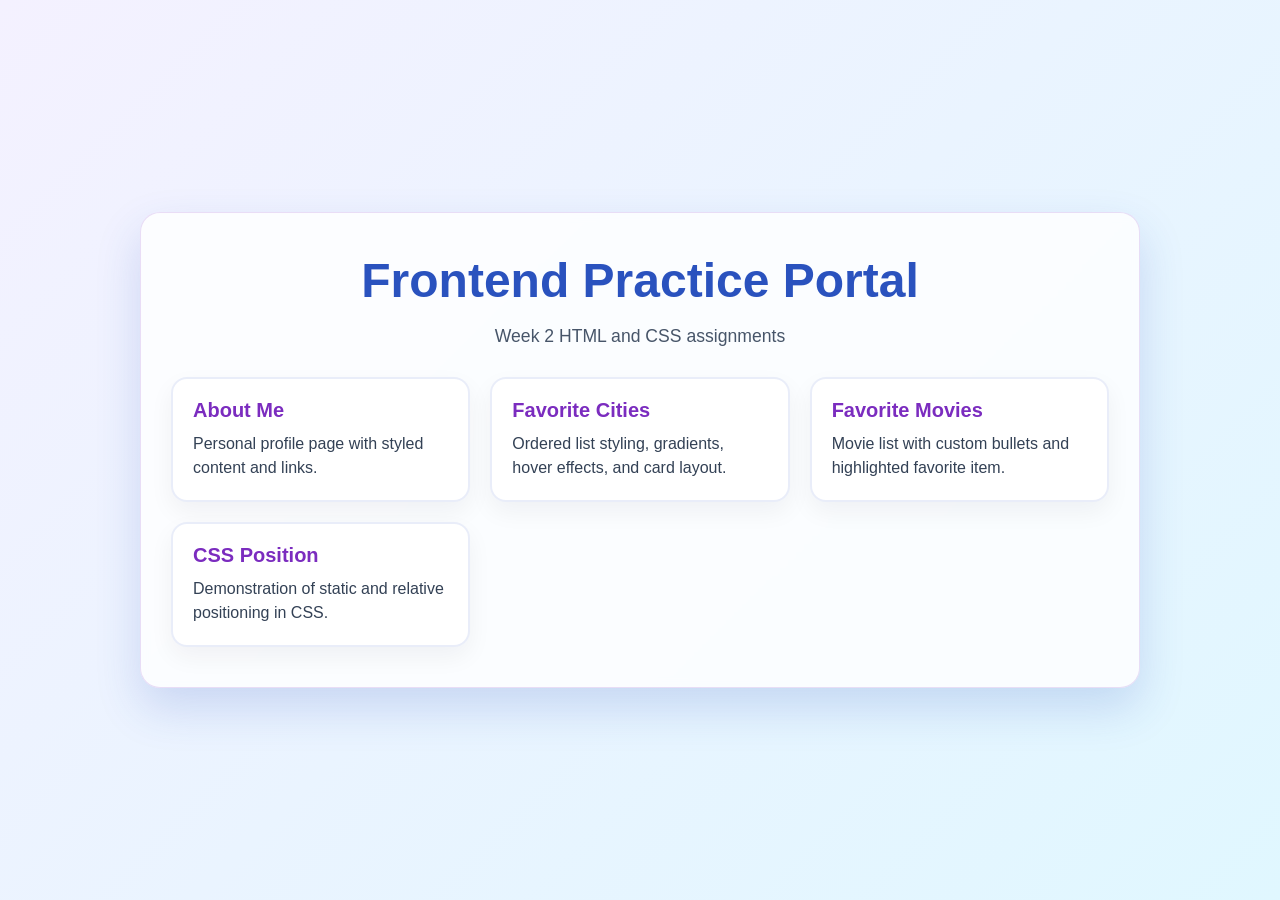
==== index.html @ 24cbe850 "Add landing page for GitHub Pages" ====
<!DOCTYPE html>
<html lang="en">
<head>
  <meta charset="UTF-8" />
  <meta name="viewport" content="width=device-width, initial-scale=1.0" />
  <title>Frontend Practice Portal</title>
  <style>
    :root {
      --bg1: #f4f1ff;
      --bg2: #e0f7ff;
      --primary: #2a52be;
      --accent: #7b2cbf;
      --text: #1f2a44;
      --card: rgba(255, 255, 255, 0.8);
      --shadow: rgba(42, 82, 190, 0.18);
    }

    * { box-sizing: border-box; }

    body {
      margin: 0;
      min-height: 100vh;
      font-family: 'Segoe UI', Tahoma, Geneva, Verdana, sans-serif;
      background: linear-gradient(135deg, var(--bg1), var(--bg2));
      color: var(--text);
      display: flex;
      justify-content: center;
      align-items: center;
      padding: 40px 20px;
    }

    .container {
      width: min(100%, 1000px);
      background: var(--card);
      border: 1px solid rgba(123, 44, 191, 0.15);
      box-shadow: 0 20px 45px var(--shadow);
      border-radius: 20px;
      padding: 40px 30px;
      backdrop-filter: blur(4px);
    }

    h1 {
      margin: 0 0 10px;
      text-align: center;
      font-size: clamp(2rem, 4vw, 3rem);
      color: var(--primary);
    }

    .subtitle {
      text-align: center;
      font-size: 1.1rem;
      margin-bottom: 30px;
      color: #475569;
    }

    .grid {
      display: grid;
      grid-template-columns: repeat(auto-fit, minmax(220px, 1fr));
      gap: 20px;
    }

    .card {
      display: block;
      text-decoration: none;
      color: inherit;
      background: white;
      border: 2px solid rgba(42, 82, 190, 0.1);
      border-radius: 16px;
      padding: 20px;
      transition: transform 0.2s ease, box-shadow 0.2s ease, border-color 0.2s ease;
      box-shadow: 0 10px 25px rgba(15, 23, 42, 0.05);
    }

    .card:hover {
      transform: translateY(-5px);
      border-color: rgba(123, 44, 191, 0.4);
      box-shadow: 0 16px 30px rgba(42, 82, 190, 0.12);
    }

    .card h2 {
      margin: 0 0 10px;
      color: var(--accent);
      font-size: 1.25rem;
    }

    .card p {
      margin: 0;
      color: #334155;
      line-height: 1.5;
    }
  </style>
</head>
<body>
  <main class="container">
    <h1>Frontend Practice Portal</h1>
    <p class="subtitle">Week 2 HTML and CSS assignments</p>

    <section class="grid">
      <a class="card" href="Htmlindex.html">
        <h2>About Me</h2>
        <p>Personal profile page with styled content and links.</p>
      </a>

      <a class="card" href="city.html">
        <h2>Favorite Cities</h2>
        <p>Ordered list styling, gradients, hover effects, and card layout.</p>
      </a>

      <a class="card" href="Html_1.html">
        <h2>Favorite Movies</h2>
        <p>Movie list with custom bullets and highlighted favorite item.</p>
      </a>

      <a class="card" href="CSSPosition.html">
        <h2>CSS Position</h2>
        <p>Demonstration of static and relative positioning in CSS.</p>
      </a>
    </section>
  </main>
</body>
</html>
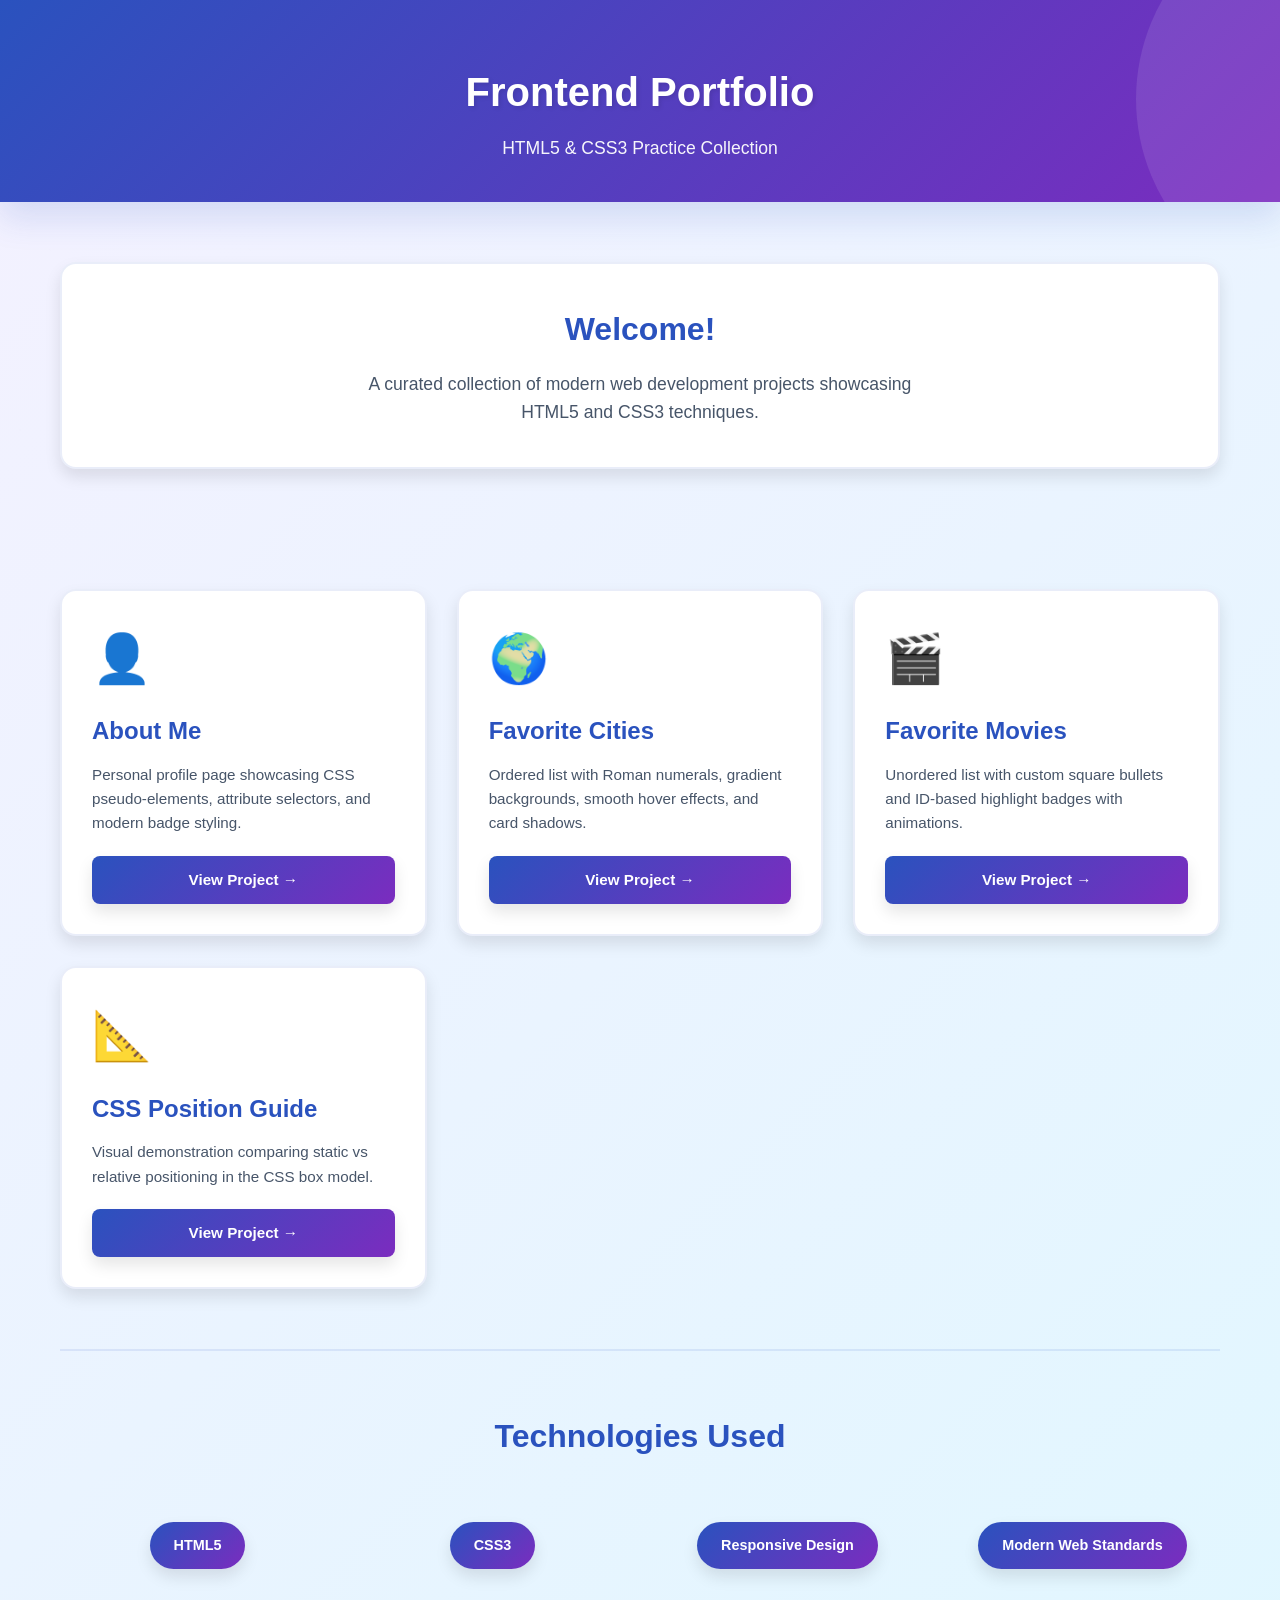
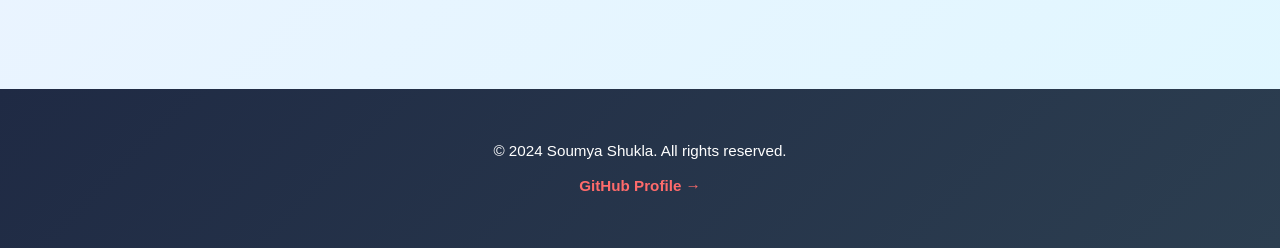
==== commit c17bd0c1: "Complete redesign: polished portfolio site with modern CSS theme, consistent cards, smooth transitio" ====
--- a/index.html
+++ b/index.html
@@ -3,119 +3,81 @@
 <head>
   <meta charset="UTF-8" />
   <meta name="viewport" content="width=device-width, initial-scale=1.0" />
-  <title>Frontend Practice Portal</title>
-  <style>
-    :root {
-      --bg1: #f4f1ff;
-      --bg2: #e0f7ff;
-      --primary: #2a52be;
-      --accent: #7b2cbf;
-      --text: #1f2a44;
-      --card: rgba(255, 255, 255, 0.8);
-      --shadow: rgba(42, 82, 190, 0.18);
-    }
-
-    * { box-sizing: border-box; }
-
-    body {
-      margin: 0;
-      min-height: 100vh;
-      font-family: 'Segoe UI', Tahoma, Geneva, Verdana, sans-serif;
-      background: linear-gradient(135deg, var(--bg1), var(--bg2));
-      color: var(--text);
-      display: flex;
-      justify-content: center;
-      align-items: center;
-      padding: 40px 20px;
-    }
-
-    .container {
-      width: min(100%, 1000px);
-      background: var(--card);
-      border: 1px solid rgba(123, 44, 191, 0.15);
-      box-shadow: 0 20px 45px var(--shadow);
-      border-radius: 20px;
-      padding: 40px 30px;
-      backdrop-filter: blur(4px);
-    }
-
-    h1 {
-      margin: 0 0 10px;
-      text-align: center;
-      font-size: clamp(2rem, 4vw, 3rem);
-      color: var(--primary);
-    }
-
-    .subtitle {
-      text-align: center;
-      font-size: 1.1rem;
-      margin-bottom: 30px;
-      color: #475569;
-    }
-
-    .grid {
-      display: grid;
-      grid-template-columns: repeat(auto-fit, minmax(220px, 1fr));
-      gap: 20px;
-    }
-
-    .card {
-      display: block;
-      text-decoration: none;
-      color: inherit;
-      background: white;
-      border: 2px solid rgba(42, 82, 190, 0.1);
-      border-radius: 16px;
-      padding: 20px;
-      transition: transform 0.2s ease, box-shadow 0.2s ease, border-color 0.2s ease;
-      box-shadow: 0 10px 25px rgba(15, 23, 42, 0.05);
-    }
-
-    .card:hover {
-      transform: translateY(-5px);
-      border-color: rgba(123, 44, 191, 0.4);
-      box-shadow: 0 16px 30px rgba(42, 82, 190, 0.12);
-    }
-
-    .card h2 {
-      margin: 0 0 10px;
-      color: var(--accent);
-      font-size: 1.25rem;
-    }
-
-    .card p {
-      margin: 0;
-      color: #334155;
-      line-height: 1.5;
-    }
-  </style>
+  <meta name="description" content="Frontend practice portfolio by Soumya Shukla - HTML5 and CSS3 projects" />
+  <title>Soumya Shukla - Frontend Portfolio</title>
+  <link rel="stylesheet" href="portfolio.css" />
 </head>
 <body>
+  <div class="stars"></div>
+  <header class="header">
+    <div class="container">
+      <h1 class="logo">Frontend Portfolio</h1>
+      <p class="tagline">HTML5 & CSS3 Practice Collection</p>
+    </div>
+  </header>
+
   <main class="container">
-    <h1>Frontend Practice Portal</h1>
-    <p class="subtitle">Week 2 HTML and CSS assignments</p>
+    <section class="hero">
+      <div class="hero-content">
+        <h2>Welcome!</h2>
+        <p>A curated collection of modern web development projects showcasing HTML5 and CSS3 techniques.</p>
+      </div>
+    </section>
 
-    <section class="grid">
-      <a class="card" href="Htmlindex.html">
-        <h2>About Me</h2>
-        <p>Personal profile page with styled content and links.</p>
-      </a>
+    <section class="projects-grid">
+      <article class="project-card">
+        <div class="card-icon">👤</div>
+        <h3>About Me</h3>
+        <p>Personal profile page showcasing CSS pseudo-elements, attribute selectors, and modern badge styling.</p>
+        <a href="Htmlindex.html" class="btn btn-primary">View Project →</a>
+      </article>
 
-      <a class="card" href="city.html">
-        <h2>Favorite Cities</h2>
-        <p>Ordered list styling, gradients, hover effects, and card layout.</p>
-      </a>
+      <article class="project-card">
+        <div class="card-icon">🌍</div>
+        <h3>Favorite Cities</h3>
+        <p>Ordered list with Roman numerals, gradient backgrounds, smooth hover effects, and card shadows.</p>
+        <a href="city.html" class="btn btn-primary">View Project →</a>
+      </article>
 
-      <a class="card" href="Html_1.html">
-        <h2>Favorite Movies</h2>
-        <p>Movie list with custom bullets and highlighted favorite item.</p>
-      </a>
+      <article class="project-card">
+        <div class="card-icon">🎬</div>
+        <h3>Favorite Movies</h3>
+        <p>Unordered list with custom square bullets and ID-based highlight badges with animations.</p>
+        <a href="Html_1.html" class="btn btn-primary">View Project →</a>
+      </article>
 
-      <a class="card" href="CSSPosition.html">
-        <h2>CSS Position</h2>
-        <p>Demonstration of static and relative positioning in CSS.</p>
-      </a>
+      <article class="project-card">
+        <div class="card-icon">📐</div>
+        <h3>CSS Position Guide</h3>
+        <p>Visual demonstration comparing static vs relative positioning in the CSS box model.</p>
+        <a href="CSSPosition.html" class="btn btn-primary">View Project →</a>
+      </article>
+    </section>
+
+    <section class="tech-stack">
+      <h2>Technologies Used</h2>
+      <div class="tech-items">
+        <div class="tech-item">
+          <span class="tech-badge">HTML5</span>
+        </div>
+        <div class="tech-item">
+          <span class="tech-badge">CSS3</span>
+        </div>
+        <div class="tech-item">
+          <span class="tech-badge">Responsive Design</span>
+        </div>
+        <div class="tech-item">
+          <span class="tech-badge">Modern Web Standards</span>
+        </div>
+      </div>
     </section>
   </main>
+
+  <footer class="footer">
+    <div class="container">
+      <p>&copy; 2024 Soumya Shukla. All rights reserved.</p>
+      <p><a href="https://github.com/soumyii788" target="_blank" rel="noopener noreferrer" class="footer-link">GitHub Profile →</a></p>
+    </div>
+  </footer>
 </body>
-</html>
+</html>
--- a/portfolio.css
+++ b/portfolio.css
@@ -0,0 +1,442 @@
+:root {
+  --primary: #2a52be;
+  --secondary: #7b2cbf;
+  --accent: #ff6b6b;
+  --success: #1cc728;
+  --bg-light: #f4f1ff;
+  --bg-lighter: #e0f7ff;
+  --text-dark: #1f2a44;
+  --text-light: #475569;
+  --border-color: rgba(42, 82, 190, 0.1);
+  --shadow-sm: 0 2px 8px rgba(0, 0, 0, 0.08);
+  --shadow-md: 0 8px 16px rgba(0, 0, 0, 0.1);
+  --shadow-lg: 0 16px 32px rgba(42, 82, 190, 0.15);
+  --transition: all 0.3s cubic-bezier(0.4, 0, 0.2, 1);
+}
+
+* {
+  margin: 0;
+  padding: 0;
+  box-sizing: border-box;
+}
+
+html {
+  scroll-behavior: smooth;
+}
+
+body {
+  font-family: -apple-system, BlinkMacSystemFont, 'Segoe UI', Roboto, 'Helvetica Neue', Arial, sans-serif;
+  background: linear-gradient(135deg, var(--bg-light) 0%, var(--bg-lighter) 100%);
+  color: var(--text-dark);
+  line-height: 1.6;
+  min-height: 100vh;
+  position: relative;
+  overflow-x: hidden;
+}
+
+.container {
+  max-width: 1200px;
+  margin: 0 auto;
+  padding: 0 20px;
+}
+
+/* Animated background stars */
+.stars {
+  position: fixed;
+  top: 0;
+  left: 0;
+  width: 100%;
+  height: 100%;
+  pointer-events: none;
+  z-index: -1;
+}
+
+.stars::before,
+.stars::after {
+  content: '';
+  position: absolute;
+  top: 0;
+  left: 0;
+  width: 100%;
+  height: 100%;
+  background-image: 
+    radial-gradient(2px 2px at 20px 30px, #eee, rgba(0, 0, 0, 0)),
+    radial-gradient(2px 2px at 60px 70px, #fff, rgba(0, 0, 0, 0)),
+    radial-gradient(1px 1px at 50px 50px, #fff, rgba(0, 0, 0, 0)),
+    radial-gradient(1px 1px at 130px 80px, #fff, rgba(0, 0, 0, 0));
+  background-repeat: repeat;
+  background-size: 200px 200px;
+  opacity: 0.05;
+  animation: twinkle 5s infinite;
+}
+
+@keyframes twinkle {
+  0%, 100% { opacity: 0.05; }
+  50% { opacity: 0.1; }
+}
+
+/* Header */
+.header {
+  background: linear-gradient(135deg, var(--primary) 0%, var(--secondary) 100%);
+  color: white;
+  padding: 60px 20px 40px;
+  text-align: center;
+  box-shadow: var(--shadow-lg);
+  position: relative;
+  overflow: hidden;
+}
+
+.header::before {
+  content: '';
+  position: absolute;
+  top: -50%;
+  right: -20%;
+  width: 400px;
+  height: 400px;
+  background: rgba(255, 255, 255, 0.1);
+  border-radius: 50%;
+  animation: float 6s ease-in-out infinite;
+}
+
+@keyframes float {
+  0%, 100% { transform: translateY(0px); }
+  50% { transform: translateY(-30px); }
+}
+
+.logo {
+  font-size: 2.5rem;
+  font-weight: 700;
+  margin-bottom: 10px;
+  text-shadow: 2px 2px 4px rgba(0, 0, 0, 0.1);
+}
+
+.tagline {
+  font-size: 1.1rem;
+  opacity: 0.95;
+  font-weight: 300;
+}
+
+/* Hero Section */
+.hero {
+  text-align: center;
+  padding: 60px 0;
+}
+
+.hero-content {
+  background: white;
+  border: 2px solid var(--border-color);
+  border-radius: 16px;
+  padding: 40px;
+  box-shadow: var(--shadow-md);
+}
+
+.hero-content h2 {
+  font-size: 2rem;
+  color: var(--primary);
+  margin-bottom: 15px;
+}
+
+.hero-content p {
+  font-size: 1.1rem;
+  color: var(--text-light);
+  max-width: 600px;
+  margin: 0 auto;
+}
+
+/* Projects Grid */
+.projects-grid {
+  display: grid;
+  grid-template-columns: repeat(auto-fit, minmax(280px, 1fr));
+  gap: 30px;
+  padding: 60px 0;
+}
+
+.project-card {
+  background: white;
+  border: 2px solid var(--border-color);
+  border-radius: 16px;
+  padding: 30px;
+  box-shadow: var(--shadow-md);
+  transition: var(--transition);
+  display: flex;
+  flex-direction: column;
+  position: relative;
+  overflow: hidden;
+}
+
+.project-card::before {
+  content: '';
+  position: absolute;
+  top: 0;
+  left: -100%;
+  width: 100%;
+  height: 4px;
+  background: linear-gradient(90deg, var(--primary), var(--secondary), var(--accent));
+  transition: var(--transition);
+}
+
+.project-card:hover {
+  transform: translateY(-8px);
+  border-color: var(--secondary);
+  box-shadow: var(--shadow-lg);
+}
+
+.project-card:hover::before {
+  left: 0;
+}
+
+.card-icon {
+  font-size: 3rem;
+  margin-bottom: 15px;
+  animation: bounce 2s ease-in-out infinite;
+}
+
+.project-card:nth-child(2) .card-icon {
+  animation-delay: 0.2s;
+}
+
+.project-card:nth-child(3) .card-icon {
+  animation-delay: 0.4s;
+}
+
+.project-card:nth-child(4) .card-icon {
+  animation-delay: 0.6s;
+}
+
+@keyframes bounce {
+  0%, 100% { transform: translateY(0); }
+  50% { transform: translateY(-10px); }
+}
+
+.project-card h3 {
+  font-size: 1.5rem;
+  color: var(--primary);
+  margin-bottom: 12px;
+  transition: var(--transition);
+}
+
+.project-card:hover h3 {
+  color: var(--secondary);
+}
+
+.project-card p {
+  color: var(--text-light);
+  margin-bottom: 20px;
+  flex-grow: 1;
+  font-size: 0.95rem;
+  line-height: 1.6;
+}
+
+/* Buttons */
+.btn {
+  display: inline-block;
+  padding: 12px 24px;
+  border: none;
+  border-radius: 8px;
+  font-size: 0.95rem;
+  font-weight: 600;
+  text-decoration: none;
+  cursor: pointer;
+  transition: var(--transition);
+  text-align: center;
+  position: relative;
+  overflow: hidden;
+}
+
+.btn::before {
+  content: '';
+  position: absolute;
+  top: 50%;
+  left: 50%;
+  width: 0;
+  height: 0;
+  border-radius: 50%;
+  background: rgba(255, 255, 255, 0.2);
+  transform: translate(-50%, -50%);
+  transition: width 0.6s, height 0.6s;
+}
+
+.btn:hover::before {
+  width: 300px;
+  height: 300px;
+}
+
+.btn-primary {
+  background: linear-gradient(135deg, var(--primary), var(--secondary));
+  color: white;
+  box-shadow: var(--shadow-md);
+}
+
+.btn-primary:hover {
+  transform: translateX(4px);
+  box-shadow: var(--shadow-lg);
+}
+
+.btn-primary:active {
+  transform: scale(0.98);
+}
+
+/* Tech Stack */
+.tech-stack {
+  text-align: center;
+  padding: 60px 0;
+  border-top: 2px solid var(--border-color);
+}
+
+.tech-stack h2 {
+  font-size: 2rem;
+  color: var(--primary);
+  margin-bottom: 40px;
+}
+
+.tech-items {
+  display: grid;
+  grid-template-columns: repeat(auto-fit, minmax(150px, 1fr));
+  gap: 20px;
+}
+
+.tech-item {
+  padding: 20px;
+}
+
+.tech-badge {
+  display: inline-block;
+  background: linear-gradient(135deg, var(--primary), var(--secondary));
+  color: white;
+  padding: 12px 24px;
+  border-radius: 50px;
+  font-weight: 600;
+  font-size: 0.9rem;
+  box-shadow: var(--shadow-md);
+  transition: var(--transition);
+}
+
+.tech-badge:hover {
+  transform: scale(1.1);
+  box-shadow: var(--shadow-lg);
+}
+
+/* Footer */
+.footer {
+  background: linear-gradient(135deg, var(--text-dark), #2c3e50);
+  color: white;
+  text-align: center;
+  padding: 40px 20px;
+  margin-top: 40px;
+}
+
+.footer p {
+  margin: 10px 0;
+  font-size: 0.95rem;
+}
+
+.footer-link {
+  color: var(--accent);
+  text-decoration: none;
+  font-weight: 600;
+  transition: var(--transition);
+}
+
+.footer-link:hover {
+  color: white;
+  text-decoration: underline;
+}
+
+/* Back Navigation */
+.back-nav {
+  display: inline-flex;
+  align-items: center;
+  gap: 8px;
+  padding: 10px 20px;
+  background: linear-gradient(135deg, var(--primary), var(--secondary));
+  color: white;
+  text-decoration: none;
+  border-radius: 8px;
+  font-weight: 600;
+  font-size: 0.95rem;
+  box-shadow: var(--shadow-md);
+  transition: var(--transition);
+  margin-bottom: 30px;
+}
+
+.back-nav:hover {
+  transform: translateX(-4px);
+  box-shadow: var(--shadow-lg);
+}
+
+/* Subpage Header */
+.subpage-header {
+  background: linear-gradient(135deg, var(--primary), var(--secondary));
+  color: white;
+  padding: 40px 20px;
+  text-align: center;
+  margin-bottom: 40px;
+}
+
+.subpage-header h1 {
+  font-size: 2.2rem;
+  margin-bottom: 10px;
+}
+
+.subpage-header p {
+  font-size: 1rem;
+  opacity: 0.9;
+}
+
+/* Responsive */
+@media (max-width: 768px) {
+  .logo {
+    font-size: 1.8rem;
+  }
+
+  .projects-grid {
+    grid-template-columns: 1fr;
+    gap: 20px;
+  }
+
+  .hero-content {
+    padding: 25px;
+  }
+
+  .hero-content h2 {
+    font-size: 1.5rem;
+  }
+
+  .tech-items {
+    grid-template-columns: repeat(2, 1fr);
+  }
+}
+
+@media (max-width: 480px) {
+  .header {
+    padding: 40px 20px 25px;
+  }
+
+  .logo {
+    font-size: 1.5rem;
+  }
+
+  .tagline {
+    font-size: 0.95rem;
+  }
+
+  .hero-content h2 {
+    font-size: 1.3rem;
+  }
+
+  .project-card {
+    padding: 20px;
+  }
+
+  .project-card h3 {
+    font-size: 1.2rem;
+  }
+
+  .card-icon {
+    font-size: 2.5rem;
+  }
+
+  .tech-items {
+    grid-template-columns: 1fr;
+  }
+}
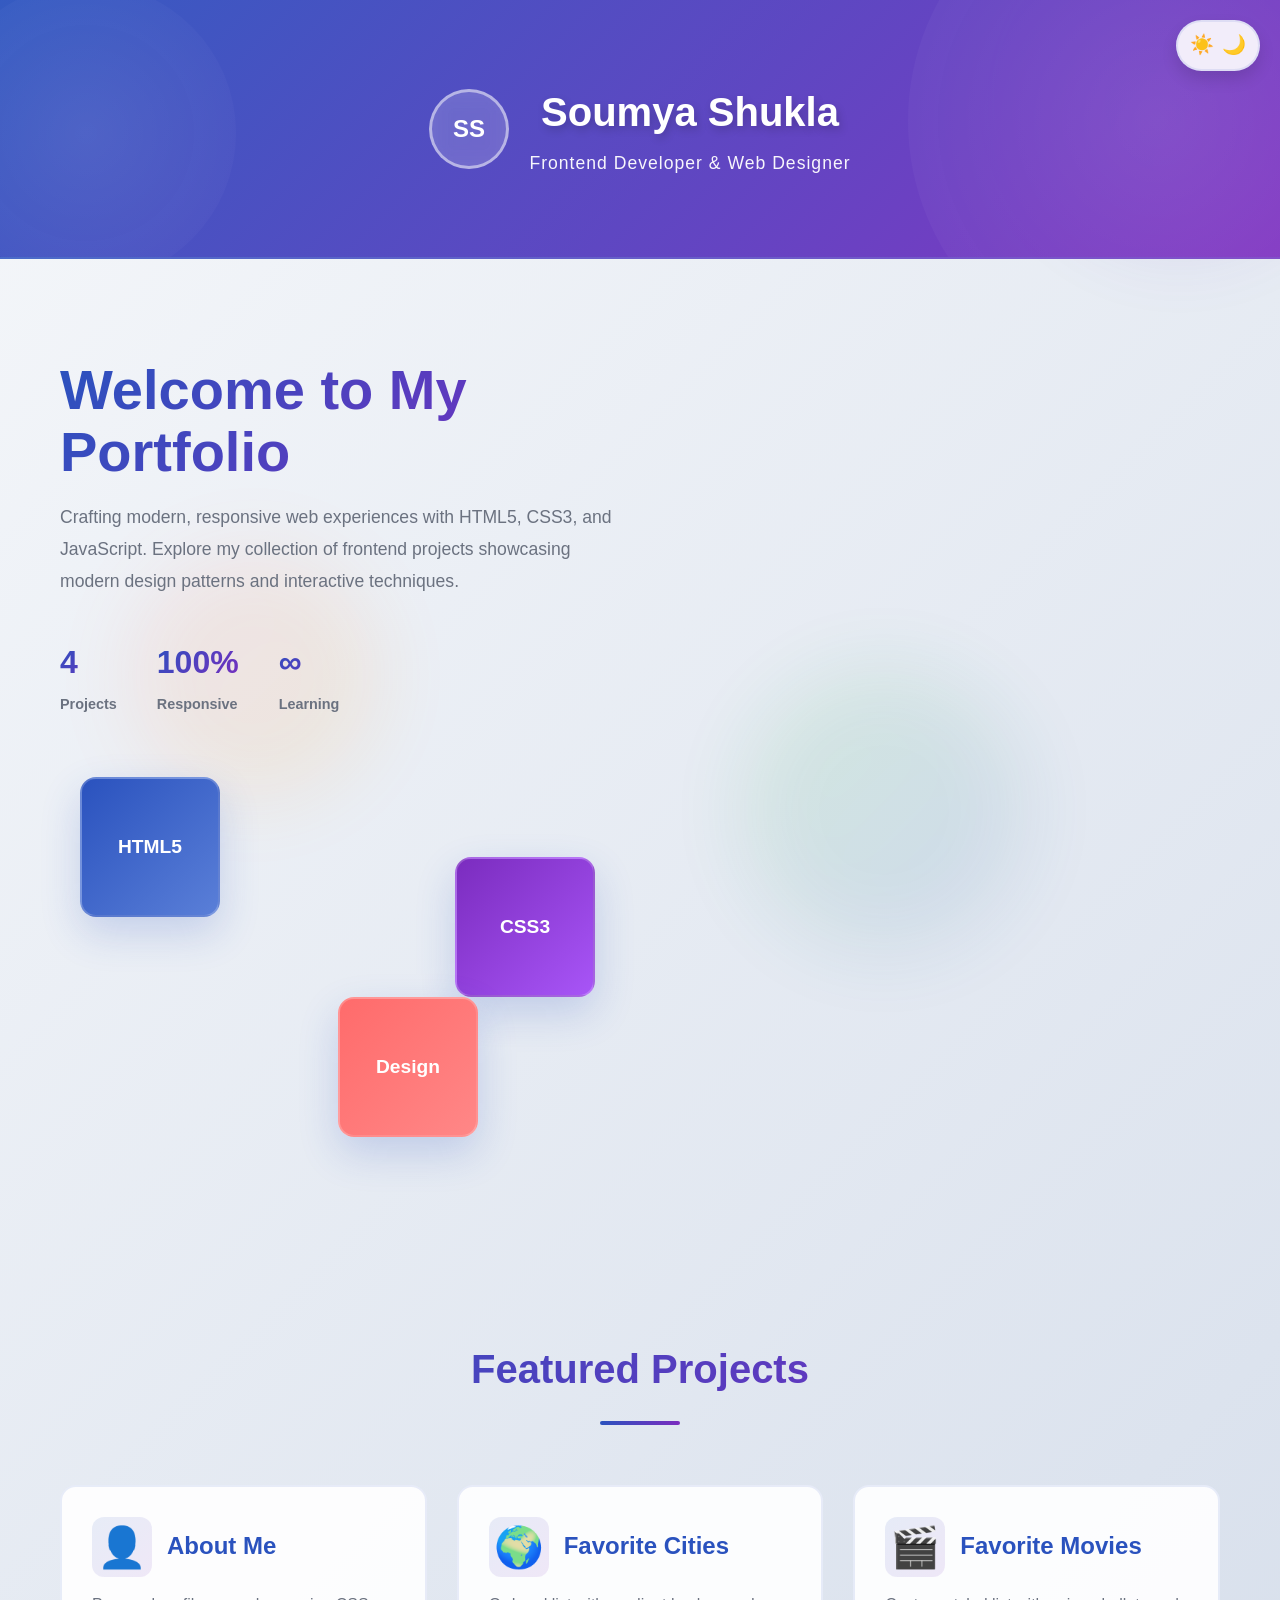
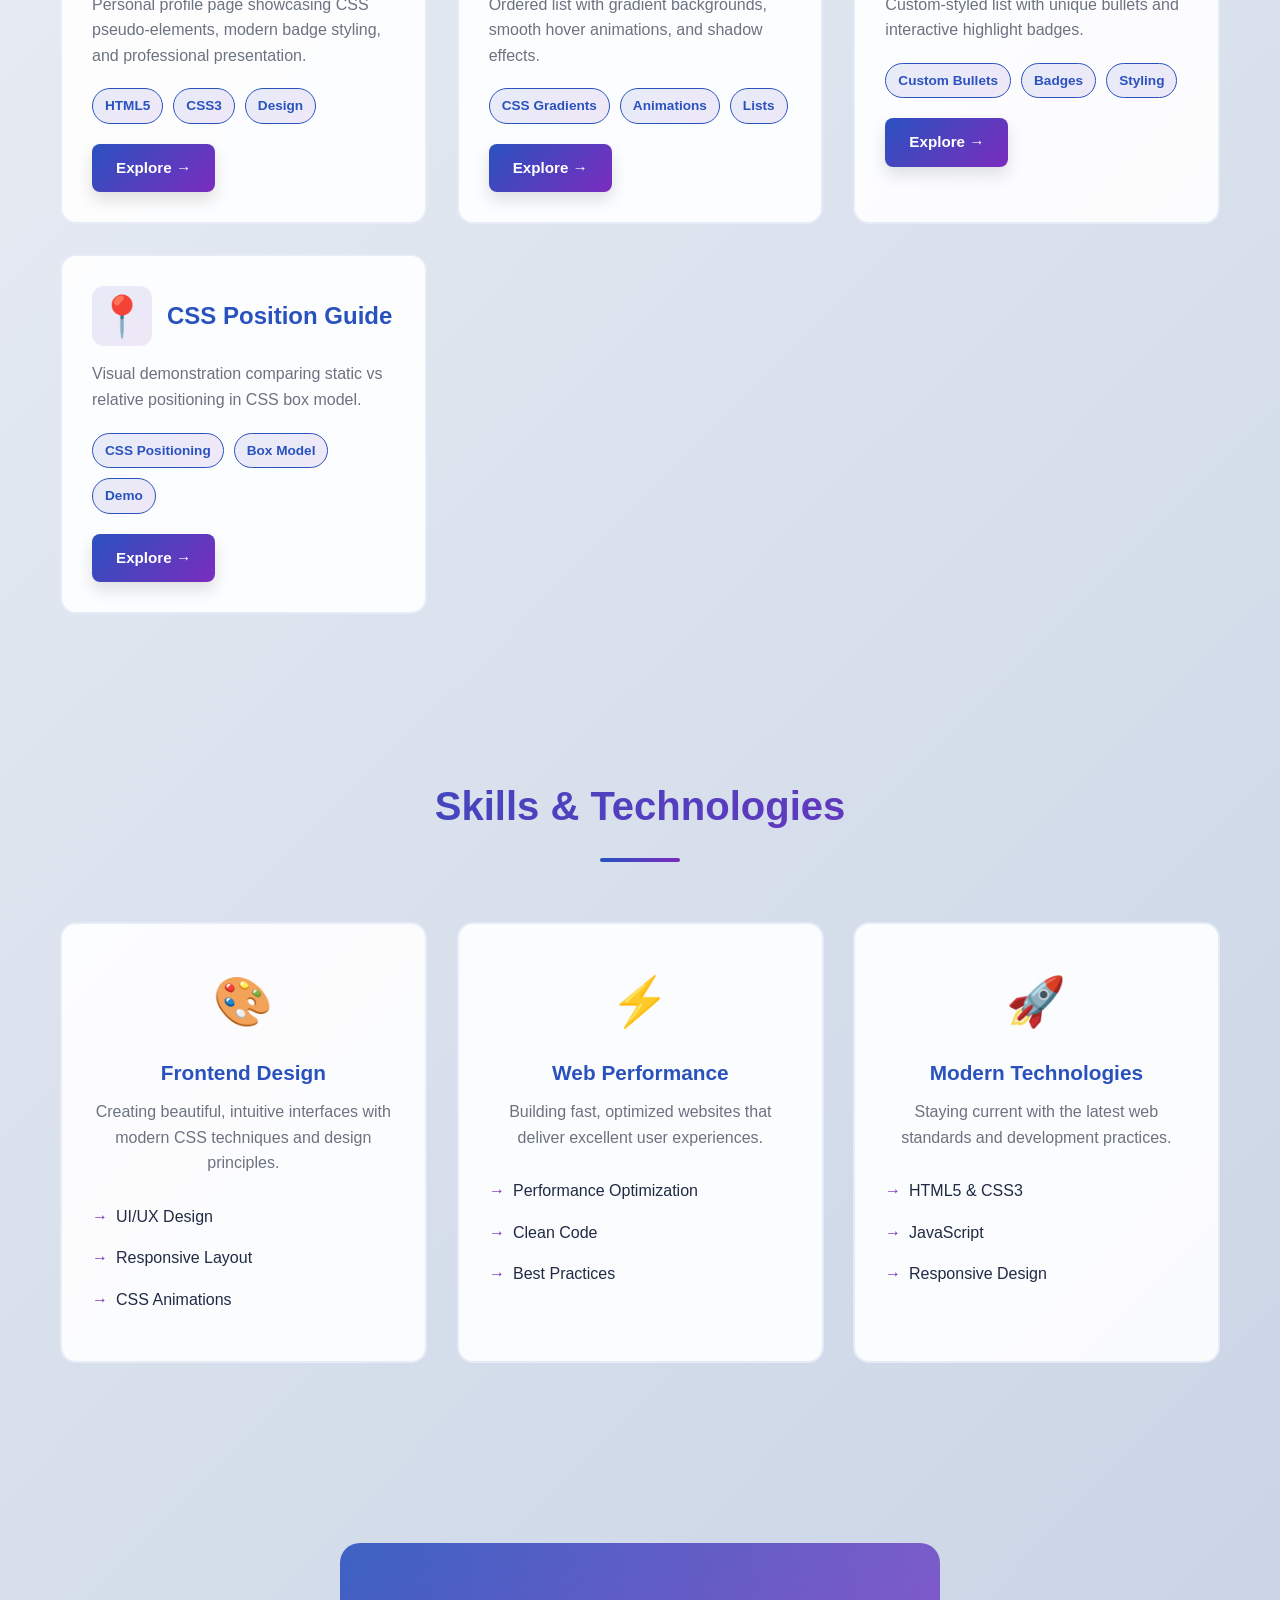
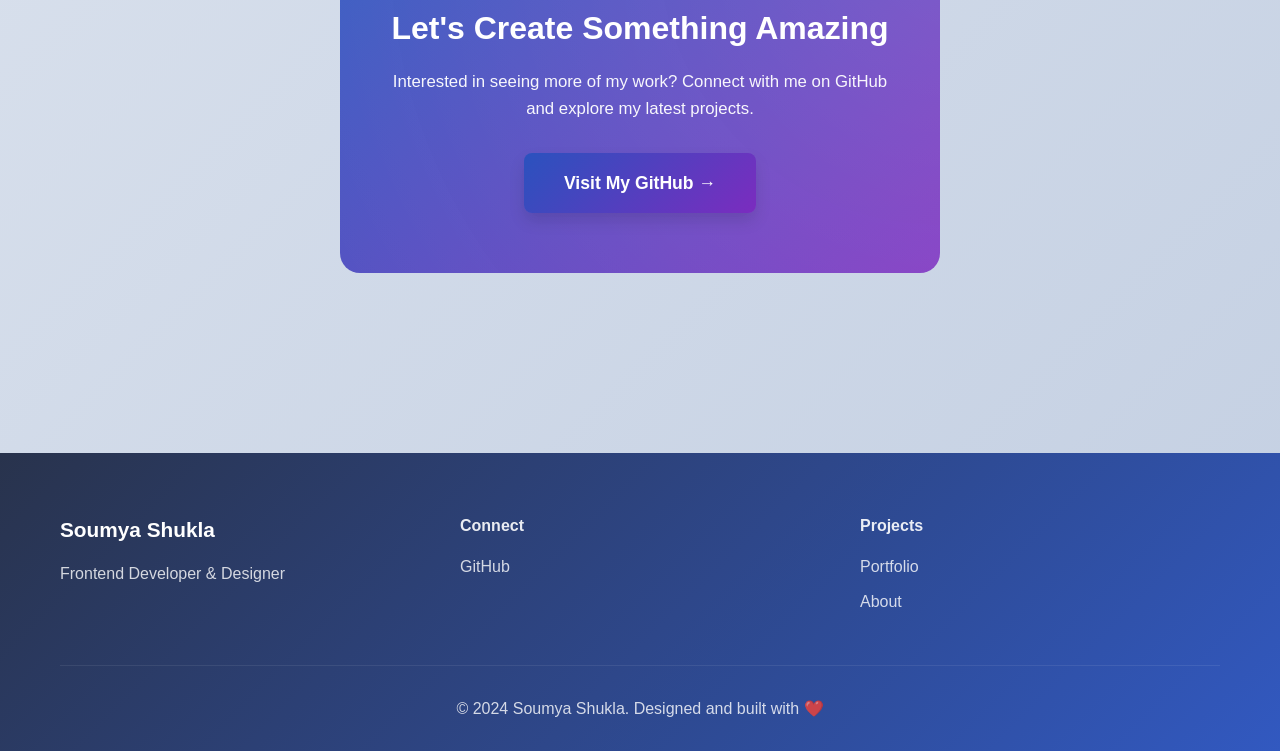
==== commit 9d5cdcb7: "Premium redesign with dark mode, advanced animations, floating gradient orbs, and professional portf" ====
--- a/index.html
+++ b/index.html
@@ -3,81 +3,216 @@
 <head>
   <meta charset="UTF-8" />
   <meta name="viewport" content="width=device-width, initial-scale=1.0" />
-  <meta name="description" content="Frontend practice portfolio by Soumya Shukla - HTML5 and CSS3 projects" />
-  <title>Soumya Shukla - Frontend Portfolio</title>
-  <link rel="stylesheet" href="portfolio.css" />
+  <meta name="description" content="Soumya Shukla - Frontend Developer Portfolio" />
+  <title>Soumya Shukla | Frontend Developer</title>
+  <link rel="stylesheet" href="premium.css" />
+  <link rel="stylesheet" href="dark-theme.css" />
 </head>
 <body>
-  <div class="stars"></div>
-  <header class="header">
+  <div class="theme-toggle" id="themeToggle">
+    <input type="checkbox" id="darkModeCheckbox" class="toggle-checkbox">
+    <label for="darkModeCheckbox" class="toggle-label">
+      <span class="toggle-sun">☀️</span>
+      <span class="toggle-moon">🌙</span>
+    </label>
+  </div>
+
+  <div class="animated-background">
+    <div class="gradient-orb orb-1"></div>
+    <div class="gradient-orb orb-2"></div>
+    <div class="gradient-orb orb-3"></div>
+  </div>
+
+  <header class="header" data-aos="fade-down">
     <div class="container">
-      <h1 class="logo">Frontend Portfolio</h1>
-      <p class="tagline">HTML5 & CSS3 Practice Collection</p>
+      <div class="header-content">
+        <div class="logo-section">
+          <div class="logo-circle">SS</div>
+          <div>
+            <h1 class="logo-text">Soumya Shukla</h1>
+            <p class="subtitle">Frontend Developer & Web Designer</p>
+          </div>
+        </div>
+      </div>
     </div>
   </header>
 
   <main class="container">
-    <section class="hero">
+    <section class="hero" data-aos="fade-up">
       <div class="hero-content">
-        <h2>Welcome!</h2>
-        <p>A curated collection of modern web development projects showcasing HTML5 and CSS3 techniques.</p>
-      </div>
-    </section>
-
-    <section class="projects-grid">
-      <article class="project-card">
-        <div class="card-icon">👤</div>
-        <h3>About Me</h3>
-        <p>Personal profile page showcasing CSS pseudo-elements, attribute selectors, and modern badge styling.</p>
-        <a href="Htmlindex.html" class="btn btn-primary">View Project →</a>
-      </article>
-
-      <article class="project-card">
-        <div class="card-icon">🌍</div>
-        <h3>Favorite Cities</h3>
-        <p>Ordered list with Roman numerals, gradient backgrounds, smooth hover effects, and card shadows.</p>
-        <a href="city.html" class="btn btn-primary">View Project →</a>
-      </article>
-
-      <article class="project-card">
-        <div class="card-icon">🎬</div>
-        <h3>Favorite Movies</h3>
-        <p>Unordered list with custom square bullets and ID-based highlight badges with animations.</p>
-        <a href="Html_1.html" class="btn btn-primary">View Project →</a>
-      </article>
-
-      <article class="project-card">
-        <div class="card-icon">📐</div>
-        <h3>CSS Position Guide</h3>
-        <p>Visual demonstration comparing static vs relative positioning in the CSS box model.</p>
-        <a href="CSSPosition.html" class="btn btn-primary">View Project →</a>
-      </article>
-    </section>
-
-    <section class="tech-stack">
-      <h2>Technologies Used</h2>
-      <div class="tech-items">
-        <div class="tech-item">
-          <span class="tech-badge">HTML5</span>
-        </div>
-        <div class="tech-item">
-          <span class="tech-badge">CSS3</span>
-        </div>
-        <div class="tech-item">
-          <span class="tech-badge">Responsive Design</span>
-        </div>
-        <div class="tech-item">
-          <span class="tech-badge">Modern Web Standards</span>
-        </div>
+        <div class="hero-text">
+          <h2 class="hero-title">Welcome to My Portfolio</h2>
+          <p class="hero-description">Crafting modern, responsive web experiences with HTML5, CSS3, and JavaScript. Explore my collection of frontend projects showcasing modern design patterns and interactive techniques.</p>
+          <div class="hero-stats">
+            <div class="stat-item">
+              <span class="stat-number">4</span>
+              <span class="stat-label">Projects</span>
+            </div>
+            <div class="stat-item">
+              <span class="stat-number">100%</span>
+              <span class="stat-label">Responsive</span>
+            </div>
+            <div class="stat-item">
+              <span class="stat-number">∞</span>
+              <span class="stat-label">Learning</span>
+            </div>
+          </div>
+        </div>
+        <div class="hero-visual">
+          <div class="floating-card card-1" data-aos="zoom-in" data-aos-delay="200">
+            <span>HTML5</span>
+          </div>
+          <div class="floating-card card-2" data-aos="zoom-in" data-aos-delay="400">
+            <span>CSS3</span>
+          </div>
+          <div class="floating-card card-3" data-aos="zoom-in" data-aos-delay="600">
+            <span>Design</span>
+          </div>
+        </div>
+      </div>
+    </section>
+
+    <section class="projects-section" data-aos="fade-up" data-aos-delay="300">
+      <div class="section-header">
+        <h2>Featured Projects</h2>
+        <div class="header-line"></div>
+      </div>
+
+      <div class="projects-grid">
+        <article class="project-card" data-aos="fade-up" data-aos-delay="100">
+          <div class="card-header">
+            <div class="icon-box">👤</div>
+            <h3>About Me</h3>
+          </div>
+          <p class="card-description">Personal profile page showcasing CSS pseudo-elements, modern badge styling, and professional presentation.</p>
+          <div class="tech-stack">
+            <span class="tech-tag">HTML5</span>
+            <span class="tech-tag">CSS3</span>
+            <span class="tech-tag">Design</span>
+          </div>
+          <a href="Htmlindex.html" class="btn btn-primary btn-modern">Explore →</a>
+        </article>
+
+        <article class="project-card" data-aos="fade-up" data-aos-delay="200">
+          <div class="card-header">
+            <div class="icon-box">🌍</div>
+            <h3>Favorite Cities</h3>
+          </div>
+          <p class="card-description">Ordered list with gradient backgrounds, smooth hover animations, and shadow effects.</p>
+          <div class="tech-stack">
+            <span class="tech-tag">CSS Gradients</span>
+            <span class="tech-tag">Animations</span>
+            <span class="tech-tag">Lists</span>
+          </div>
+          <a href="city.html" class="btn btn-primary btn-modern">Explore →</a>
+        </article>
+
+        <article class="project-card" data-aos="fade-up" data-aos-delay="300">
+          <div class="card-header">
+            <div class="icon-box">🎬</div>
+            <h3>Favorite Movies</h3>
+          </div>
+          <p class="card-description">Custom-styled list with unique bullets and interactive highlight badges.</p>
+          <div class="tech-stack">
+            <span class="tech-tag">Custom Bullets</span>
+            <span class="tech-tag">Badges</span>
+            <span class="tech-tag">Styling</span>
+          </div>
+          <a href="Html_1.html" class="btn btn-primary btn-modern">Explore →</a>
+        </article>
+
+        <article class="project-card" data-aos="fade-up" data-aos-delay="400">
+          <div class="card-header">
+            <div class="icon-box">📍</div>
+            <h3>CSS Position Guide</h3>
+          </div>
+          <p class="card-description">Visual demonstration comparing static vs relative positioning in CSS box model.</p>
+          <div class="tech-stack">
+            <span class="tech-tag">CSS Positioning</span>
+            <span class="tech-tag">Box Model</span>
+            <span class="tech-tag">Demo</span>
+          </div>
+          <a href="CSSPosition.html" class="btn btn-primary btn-modern">Explore →</a>
+        </article>
+      </div>
+    </section>
+
+    <section class="skills-section" data-aos="fade-up" data-aos-delay="500">
+      <div class="section-header">
+        <h2>Skills & Technologies</h2>
+        <div class="header-line"></div>
+      </div>
+
+      <div class="skills-grid">
+        <div class="skill-card" data-aos="flip-left">
+          <div class="skill-icon">🎨</div>
+          <h3>Frontend Design</h3>
+          <p>Creating beautiful, intuitive interfaces with modern CSS techniques and design principles.</p>
+          <ul class="skill-list">
+            <li>UI/UX Design</li>
+            <li>Responsive Layout</li>
+            <li>CSS Animations</li>
+          </ul>
+        </div>
+
+        <div class="skill-card" data-aos="flip-left" data-aos-delay="100">
+          <div class="skill-icon">⚡</div>
+          <h3>Web Performance</h3>
+          <p>Building fast, optimized websites that deliver excellent user experiences.</p>
+          <ul class="skill-list">
+            <li>Performance Optimization</li>
+            <li>Clean Code</li>
+            <li>Best Practices</li>
+          </ul>
+        </div>
+
+        <div class="skill-card" data-aos="flip-left" data-aos-delay="200">
+          <div class="skill-icon">🚀</div>
+          <h3>Modern Technologies</h3>
+          <p>Staying current with the latest web standards and development practices.</p>
+          <ul class="skill-list">
+            <li>HTML5 & CSS3</li>
+            <li>JavaScript</li>
+            <li>Responsive Design</li>
+          </ul>
+        </div>
+      </div>
+    </section>
+
+    <section class="cta-section" data-aos="zoom-in">
+      <div class="cta-content">
+        <h2>Let's Create Something Amazing</h2>
+        <p>Interested in seeing more of my work? Connect with me on GitHub and explore my latest projects.</p>
+        <a href="https://github.com/soumyii788" target="_blank" rel="noopener noreferrer" class="btn btn-primary btn-lg">
+          Visit My GitHub →
+        </a>
       </div>
     </section>
   </main>
 
   <footer class="footer">
     <div class="container">
-      <p>&copy; 2024 Soumya Shukla. All rights reserved.</p>
-      <p><a href="https://github.com/soumyii788" target="_blank" rel="noopener noreferrer" class="footer-link">GitHub Profile →</a></p>
+      <div class="footer-content">
+        <div class="footer-section">
+          <h3>Soumya Shukla</h3>
+          <p>Frontend Developer & Designer</p>
+        </div>
+        <div class="footer-section">
+          <h4>Connect</h4>
+          <a href="https://github.com/soumyii788" target="_blank" rel="noopener noreferrer" class="footer-link">GitHub</a>
+        </div>
+        <div class="footer-section">
+          <h4>Projects</h4>
+          <a href="#" class="footer-link">Portfolio</a>
+          <a href="#" class="footer-link">About</a>
+        </div>
+      </div>
+      <div class="footer-bottom">
+        <p>&copy; 2024 Soumya Shukla. Designed and built with ❤️</p>
+      </div>
     </div>
   </footer>
+
+  <script src="animations.js"></script>
 </body>
 </html>
--- a/premium.css
+++ b/premium.css
@@ -0,0 +1,878 @@
+:root {
+  --primary: #2a52be;
+  --secondary: #7b2cbf;
+  --accent: #ff6b6b;
+  --success: #1cc728;
+  --warning: #ffa500;
+  --bg-light: #ffffff;
+  --bg-lighter: #f8f9fa;
+  --text-dark: #1f2a44;
+  --text-light: #6b7280;
+  --border-color: rgba(42, 82, 190, 0.1);
+  --shadow-sm: 0 2px 8px rgba(0, 0, 0, 0.08);
+  --shadow-md: 0 8px 16px rgba(0, 0, 0, 0.12);
+  --shadow-lg: 0 16px 32px rgba(42, 82, 190, 0.15);
+  --shadow-xl: 0 20px 40px rgba(42, 82, 190, 0.2);
+  --transition: all 0.3s cubic-bezier(0.4, 0, 0.2, 1);
+  --transition-smooth: all 0.6s cubic-bezier(0.4, 0, 0.2, 1);
+}
+
+* {
+  margin: 0;
+  padding: 0;
+  box-sizing: border-box;
+}
+
+html {
+  scroll-behavior: smooth;
+}
+
+body {
+  font-family: -apple-system, BlinkMacSystemFont, 'Segoe UI', 'Roboto', 'Oxygen', 'Ubuntu', 'Cantarell', sans-serif;
+  background: linear-gradient(135deg, #f5f7fa 0%, #c3cfe2 100%);
+  color: var(--text-dark);
+  line-height: 1.6;
+  min-height: 100vh;
+  position: relative;
+  overflow-x: hidden;
+}
+
+.container {
+  max-width: 1200px;
+  margin: 0 auto;
+  padding: 0 20px;
+}
+
+/* Animated Background */
+.animated-background {
+  position: fixed;
+  top: 0;
+  left: 0;
+  width: 100%;
+  height: 100%;
+  z-index: -2;
+  pointer-events: none;
+}
+
+.gradient-orb {
+  position: absolute;
+  border-radius: 50%;
+  opacity: 0.1;
+  filter: blur(40px);
+}
+
+.orb-1 {
+  width: 300px;
+  height: 300px;
+  background: linear-gradient(135deg, #2a52be, #7b2cbf);
+  top: -50px;
+  right: -50px;
+  animation: float 8s ease-in-out infinite;
+}
+
+.orb-2 {
+  width: 250px;
+  height: 250px;
+  background: linear-gradient(135deg, #ff6b6b, #ffa500);
+  bottom: 100px;
+  left: 10%;
+  animation: float 10s ease-in-out infinite 1s;
+}
+
+.orb-3 {
+  width: 280px;
+  height: 280px;
+  background: linear-gradient(135deg, #1cc728, #2a52be);
+  bottom: -50px;
+  right: 20%;
+  animation: float 12s ease-in-out infinite 2s;
+}
+
+@keyframes float {
+  0%, 100% {
+    transform: translateY(0px) translateX(0px);
+  }
+  50% {
+    transform: translateY(-40px) translateX(20px);
+  }
+}
+
+/* Theme Toggle */
+.theme-toggle {
+  position: fixed;
+  top: 20px;
+  right: 20px;
+  z-index: 1000;
+}
+
+.toggle-checkbox {
+  display: none;
+}
+
+.toggle-label {
+  display: flex;
+  align-items: center;
+  gap: 8px;
+  background: rgba(255, 255, 255, 0.9);
+  border: 2px solid var(--border-color);
+  border-radius: 50px;
+  padding: 8px 12px;
+  cursor: pointer;
+  transition: var(--transition);
+  backdrop-filter: blur(10px);
+  box-shadow: var(--shadow-md);
+}
+
+.toggle-label:hover {
+  transform: scale(1.05);
+  box-shadow: var(--shadow-lg);
+}
+
+.toggle-sun,
+.toggle-moon {
+  font-size: 1.2rem;
+  transition: var(--transition);
+}
+
+#darkModeCheckbox:checked ~ .toggle-label .toggle-sun {
+  opacity: 0.3;
+}
+
+#darkModeCheckbox:checked ~ .toggle-label .toggle-moon {
+  opacity: 1;
+}
+
+/* Header */
+.header {
+  background: linear-gradient(135deg, rgba(42, 82, 190, 0.95), rgba(123, 44, 191, 0.95));
+  color: white;
+  padding: 80px 20px;
+  text-align: center;
+  position: relative;
+  overflow: hidden;
+  border-bottom: 2px solid rgba(255, 255, 255, 0.1);
+}
+
+.header::before {
+  content: '';
+  position: absolute;
+  top: -50%;
+  right: -10%;
+  width: 500px;
+  height: 500px;
+  background: radial-gradient(circle, rgba(255, 255, 255, 0.1), transparent);
+  border-radius: 50%;
+  animation: float 8s ease-in-out infinite;
+}
+
+.header::after {
+  content: '';
+  position: absolute;
+  bottom: -10%;
+  left: -5%;
+  width: 300px;
+  height: 300px;
+  background: radial-gradient(circle, rgba(255, 255, 255, 0.08), transparent);
+  border-radius: 50%;
+  animation: float 10s ease-in-out infinite 1s;
+}
+
+.header-content {
+  position: relative;
+  z-index: 1;
+}
+
+.logo-section {
+  display: flex;
+  align-items: center;
+  gap: 20px;
+  justify-content: center;
+  flex-wrap: wrap;
+}
+
+.logo-circle {
+  width: 80px;
+  height: 80px;
+  background: rgba(255, 255, 255, 0.2);
+  border: 3px solid rgba(255, 255, 255, 0.5);
+  border-radius: 50%;
+  display: flex;
+  align-items: center;
+  justify-content: center;
+  font-weight: 700;
+  font-size: 1.5rem;
+  backdrop-filter: blur(10px);
+  animation: pulse-scale 2s ease-in-out infinite;
+}
+
+@keyframes pulse-scale {
+  0%, 100% {
+    transform: scale(1);
+  }
+  50% {
+    transform: scale(1.05);
+  }
+}
+
+.logo-text {
+  font-size: 2.5rem;
+  font-weight: 800;
+  margin-bottom: 5px;
+  text-shadow: 2px 4px 8px rgba(0, 0, 0, 0.2);
+}
+
+.subtitle {
+  font-size: 1.1rem;
+  opacity: 0.95;
+  font-weight: 300;
+  letter-spacing: 1px;
+}
+
+/* Hero Section */
+.hero {
+  padding: 100px 0;
+  display: grid;
+  grid-template-columns: 1fr 1fr;
+  gap: 50px;
+  align-items: center;
+}
+
+.hero-text {
+  z-index: 1;
+}
+
+.hero-title {
+  font-size: clamp(2rem, 5vw, 3.5rem);
+  font-weight: 800;
+  background: linear-gradient(135deg, #2a52be, #7b2cbf);
+  -webkit-background-clip: text;
+  -webkit-text-fill-color: transparent;
+  background-clip: text;
+  margin-bottom: 20px;
+  line-height: 1.1;
+}
+
+.hero-description {
+  font-size: 1.1rem;
+  color: var(--text-light);
+  margin-bottom: 40px;
+  line-height: 1.8;
+}
+
+.hero-stats {
+  display: flex;
+  gap: 40px;
+  margin-bottom: 40px;
+}
+
+.stat-item {
+  display: flex;
+  flex-direction: column;
+  gap: 5px;
+}
+
+.stat-number {
+  font-size: 2rem;
+  font-weight: 700;
+  background: linear-gradient(135deg, #2a52be, #7b2cbf);
+  -webkit-background-clip: text;
+  -webkit-text-fill-color: transparent;
+  background-clip: text;
+}
+
+.stat-label {
+  font-size: 0.9rem;
+  color: var(--text-light);
+  font-weight: 600;
+}
+
+.hero-visual {
+  position: relative;
+  height: 400px;
+  display: flex;
+  align-items: center;
+  justify-content: center;
+}
+
+.floating-card {
+  position: absolute;
+  width: 140px;
+  height: 140px;
+  background: linear-gradient(135deg, rgba(42, 82, 190, 0.9), rgba(123, 44, 191, 0.9));
+  border-radius: 16px;
+  display: flex;
+  align-items: center;
+  justify-content: center;
+  color: white;
+  font-weight: 700;
+  font-size: 1.2rem;
+  box-shadow: 0 16px 40px rgba(42, 82, 190, 0.2);
+  backdrop-filter: blur(10px);
+  border: 2px solid rgba(255, 255, 255, 0.2);
+  animation: float 4s ease-in-out infinite;
+}
+
+.card-1 {
+  top: 20px;
+  left: 20px;
+  background: linear-gradient(135deg, #2a52be, #5a7fd8);
+  animation-delay: 0s;
+}
+
+.card-2 {
+  top: 100px;
+  right: 20px;
+  background: linear-gradient(135deg, #7b2cbf, #a855f7);
+  animation-delay: 0.5s;
+}
+
+.card-3 {
+  bottom: 20px;
+  left: 50%;
+  transform: translateX(-50%);
+  background: linear-gradient(135deg, #ff6b6b, #ff8787);
+  animation-delay: 1s;
+}
+
+/* Section Header */
+.section-header {
+  text-align: center;
+  margin-bottom: 60px;
+  position: relative;
+}
+
+.section-header h2 {
+  font-size: 2.5rem;
+  font-weight: 800;
+  background: linear-gradient(135deg, #2a52be, #7b2cbf);
+  -webkit-background-clip: text;
+  -webkit-text-fill-color: transparent;
+  background-clip: text;
+  margin-bottom: 20px;
+}
+
+.header-line {
+  width: 80px;
+  height: 4px;
+  background: linear-gradient(90deg, #2a52be, #7b2cbf);
+  margin: 0 auto;
+  border-radius: 2px;
+  animation: expand 0.8s ease-out;
+}
+
+@keyframes expand {
+  from {
+    width: 0;
+  }
+  to {
+    width: 80px;
+  }
+}
+
+/* Projects Section */
+.projects-section {
+  padding: 80px 0;
+}
+
+.projects-grid {
+  display: grid;
+  grid-template-columns: repeat(auto-fit, minmax(300px, 1fr));
+  gap: 30px;
+}
+
+.project-card {
+  background: rgba(255, 255, 255, 0.9);
+  border: 2px solid var(--border-color);
+  border-radius: 16px;
+  padding: 30px;
+  transition: var(--transition-smooth);
+  position: relative;
+  overflow: hidden;
+  backdrop-filter: blur(10px);
+}
+
+.project-card::before {
+  content: '';
+  position: absolute;
+  top: 0;
+  left: -100%;
+  width: 100%;
+  height: 4px;
+  background: linear-gradient(90deg, #2a52be, #7b2cbf, #ff6b6b);
+  transition: var(--transition);
+}
+
+.project-card::after {
+  content: '';
+  position: absolute;
+  inset: 0;
+  background: linear-gradient(135deg, rgba(42, 82, 190, 0.05), rgba(123, 44, 191, 0.05));
+  opacity: 0;
+  transition: var(--transition);
+  pointer-events: none;
+}
+
+.project-card:hover {
+  transform: translateY(-12px);
+  border-color: #7b2cbf;
+  box-shadow: var(--shadow-xl);
+}
+
+.project-card:hover::before {
+  left: 0;
+}
+
+.project-card:hover::after {
+  opacity: 1;
+}
+
+.card-header {
+  display: flex;
+  align-items: center;
+  gap: 15px;
+  margin-bottom: 15px;
+}
+
+.icon-box {
+  font-size: 2.5rem;
+  width: 60px;
+  height: 60px;
+  background: linear-gradient(135deg, rgba(42, 82, 190, 0.1), rgba(123, 44, 191, 0.1));
+  border-radius: 12px;
+  display: flex;
+  align-items: center;
+  justify-content: center;
+  transition: var(--transition);
+}
+
+.project-card:hover .icon-box {
+  transform: scale(1.1) rotate(5deg);
+  background: linear-gradient(135deg, rgba(42, 82, 190, 0.2), rgba(123, 44, 191, 0.2));
+}
+
+.card-header h3 {
+  font-size: 1.5rem;
+  color: var(--primary);
+  margin: 0;
+}
+
+.card-description {
+  color: var(--text-light);
+  margin-bottom: 20px;
+  line-height: 1.6;
+}
+
+.tech-stack {
+  display: flex;
+  flex-wrap: wrap;
+  gap: 10px;
+  margin-bottom: 20px;
+}
+
+.tech-tag {
+  display: inline-block;
+  background: linear-gradient(135deg, rgba(42, 82, 190, 0.1), rgba(123, 44, 191, 0.1));
+  color: var(--primary);
+  padding: 6px 12px;
+  border-radius: 20px;
+  font-size: 0.85rem;
+  font-weight: 600;
+  border: 1px solid var(--primary);
+  transition: var(--transition);
+}
+
+.project-card:hover .tech-tag {
+  background: linear-gradient(135deg, var(--primary), var(--secondary));
+  color: white;
+  border-color: var(--secondary);
+}
+
+/* Buttons */
+.btn {
+  display: inline-flex;
+  align-items: center;
+  padding: 12px 24px;
+  border: none;
+  border-radius: 8px;
+  font-size: 0.95rem;
+  font-weight: 600;
+  text-decoration: none;
+  cursor: pointer;
+  transition: var(--transition);
+  position: relative;
+  overflow: hidden;
+}
+
+.btn::before {
+  content: '';
+  position: absolute;
+  inset: 0;
+  background: rgba(255, 255, 255, 0.2);
+  clip-path: circle(0% at 50% 50%);
+  transition: clip-path 0.6s ease;
+}
+
+.btn:hover::before {
+  clip-path: circle(150% at 50% 50%);
+}
+
+.btn-primary {
+  background: linear-gradient(135deg, var(--primary), var(--secondary));
+  color: white;
+  box-shadow: var(--shadow-md);
+}
+
+.btn-primary:hover {
+  transform: translateY(-2px);
+  box-shadow: var(--shadow-lg);
+}
+
+.btn-modern {
+  position: relative;
+  z-index: 1;
+}
+
+.btn-lg {
+  padding: 16px 40px;
+  font-size: 1.1rem;
+}
+
+/* Skills Section */
+.skills-section {
+  padding: 80px 0;
+}
+
+.skills-grid {
+  display: grid;
+  grid-template-columns: repeat(auto-fit, minmax(300px, 1fr));
+  gap: 30px;
+}
+
+.skill-card {
+  background: rgba(255, 255, 255, 0.9);
+  border: 2px solid var(--border-color);
+  border-radius: 16px;
+  padding: 40px 30px;
+  text-align: center;
+  transition: var(--transition);
+  position: relative;
+  overflow: hidden;
+  backdrop-filter: blur(10px);
+}
+
+.skill-card::before {
+  content: '';
+  position: absolute;
+  inset: 0;
+  background: linear-gradient(135deg, rgba(42, 82, 190, 0.05), rgba(123, 44, 191, 0.05));
+  opacity: 0;
+  transition: var(--transition);
+  pointer-events: none;
+}
+
+.skill-card:hover {
+  transform: translateY(-8px);
+  border-color: var(--secondary);
+  box-shadow: var(--shadow-lg);
+}
+
+.skill-card:hover::before {
+  opacity: 1;
+}
+
+.skill-icon {
+  font-size: 3rem;
+  margin-bottom: 15px;
+  display: inline-block;
+  animation: bounce 2s ease-in-out infinite;
+}
+
+.skill-card:nth-child(2) .skill-icon {
+  animation-delay: 0.2s;
+}
+
+.skill-card:nth-child(3) .skill-icon {
+  animation-delay: 0.4s;
+}
+
+@keyframes bounce {
+  0%, 100% {
+    transform: translateY(0);
+  }
+  50% {
+    transform: translateY(-15px);
+  }
+}
+
+.skill-card h3 {
+  font-size: 1.3rem;
+  color: var(--primary);
+  margin-bottom: 10px;
+}
+
+.skill-card p {
+  color: var(--text-light);
+  margin-bottom: 20px;
+  line-height: 1.6;
+}
+
+.skill-list {
+  list-style: none;
+  text-align: left;
+}
+
+.skill-list li {
+  padding: 8px 0;
+  color: var(--text-dark);
+  font-weight: 500;
+  display: flex;
+  align-items: center;
+  gap: 8px;
+}
+
+.skill-list li::before {
+  content: '→';
+  color: var(--secondary);
+  font-weight: 700;
+}
+
+/* CTA Section */
+.cta-section {
+  padding: 100px 20px;
+  text-align: center;
+  position: relative;
+}
+
+.cta-content {
+  background: linear-gradient(135deg, rgba(42, 82, 190, 0.9), rgba(123, 44, 191, 0.9));
+  border-radius: 20px;
+  padding: 60px 40px;
+  color: white;
+  position: relative;
+  overflow: hidden;
+  max-width: 600px;
+  margin: 0 auto;
+}
+
+.cta-content::before {
+  content: '';
+  position: absolute;
+  inset: 0;
+  background: radial-gradient(circle at top right, rgba(255, 255, 255, 0.1), transparent);
+  pointer-events: none;
+}
+
+.cta-content h2 {
+  font-size: 2rem;
+  margin-bottom: 15px;
+  position: relative;
+  z-index: 1;
+}
+
+.cta-content p {
+  font-size: 1.05rem;
+  margin-bottom: 30px;
+  opacity: 0.95;
+  position: relative;
+  z-index: 1;
+}
+
+.cta-content .btn {
+  position: relative;
+  z-index: 1;
+}
+
+/* Footer */
+.footer {
+  background: linear-gradient(135deg, rgba(31, 42, 68, 0.95), rgba(42, 82, 190, 0.95));
+  color: white;
+  padding: 60px 20px 30px;
+  margin-top: 80px;
+}
+
+.footer-content {
+  display: grid;
+  grid-template-columns: repeat(auto-fit, minmax(200px, 1fr));
+  gap: 40px;
+  margin-bottom: 40px;
+}
+
+.footer-section h3,
+.footer-section h4 {
+  margin-bottom: 15px;
+}
+
+.footer-section h3 {
+  font-size: 1.3rem;
+}
+
+.footer-section h4 {
+  font-size: 1rem;
+  opacity: 0.9;
+}
+
+.footer-section p {
+  opacity: 0.8;
+  line-height: 1.6;
+}
+
+.footer-link {
+  display: block;
+  color: rgba(255, 255, 255, 0.8);
+  text-decoration: none;
+  margin-bottom: 10px;
+  transition: var(--transition);
+  position: relative;
+}
+
+.footer-link::after {
+  content: '';
+  position: absolute;
+  bottom: -2px;
+  left: 0;
+  width: 0;
+  height: 2px;
+  background: var(--accent);
+  transition: var(--transition);
+}
+
+.footer-link:hover {
+  color: white;
+}
+
+.footer-link:hover::after {
+  width: 100%;
+}
+
+.footer-bottom {
+  border-top: 1px solid rgba(255, 255, 255, 0.1);
+  padding-top: 30px;
+  text-align: center;
+  opacity: 0.8;
+}
+
+/* Subpage Navigation */
+.back-nav {
+  display: inline-flex;
+  align-items: center;
+  gap: 8px;
+  padding: 10px 20px;
+  background: rgba(255, 255, 255, 0.2);
+  color: white;
+  text-decoration: none;
+  border-radius: 8px;
+  font-weight: 600;
+  font-size: 0.95rem;
+  backdrop-filter: blur(10px);
+  border: 1px solid rgba(255, 255, 255, 0.3);
+  transition: var(--transition);
+  margin-bottom: 30px;
+}
+
+.back-nav:hover {
+  background: rgba(255, 255, 255, 0.3);
+  transform: translateX(-4px);
+}
+
+/* Subpage Header */
+.subpage-header {
+  background: linear-gradient(135deg, rgba(42, 82, 190, 0.95), rgba(123, 44, 191, 0.95));
+  color: white;
+  padding: 60px 20px 40px;
+  text-align: center;
+  position: relative;
+  overflow: hidden;
+  border-bottom: 2px solid rgba(255, 255, 255, 0.1);
+}
+
+.subpage-header::before {
+  content: '';
+  position: absolute;
+  top: -50%;
+  right: -10%;
+  width: 400px;
+  height: 400px;
+  background: radial-gradient(circle, rgba(255, 255, 255, 0.1), transparent);
+  border-radius: 50%;
+  animation: float 8s ease-in-out infinite;
+}
+
+.subpage-header h1 {
+  font-size: 2.5rem;
+  margin-bottom: 10px;
+  position: relative;
+  z-index: 1;
+}
+
+.subpage-header p {
+  font-size: 1.05rem;
+  opacity: 0.9;
+  position: relative;
+  z-index: 1;
+}
+
+/* Responsive */
+@media (max-width: 768px) {
+  .hero {
+    grid-template-columns: 1fr;
+    padding: 60px 0;
+  }
+
+  .hero-visual {
+    height: 300px;
+  }
+
+  .floating-card {
+    width: 110px;
+    height: 110px;
+    font-size: 1rem;
+  }
+
+  .hero-title {
+    font-size: 2rem;
+  }
+
+  .section-header h2 {
+    font-size: 1.8rem;
+  }
+
+  .projects-grid {
+    grid-template-columns: 1fr;
+  }
+
+  .hero-stats {
+    flex-direction: column;
+    gap: 20px;
+  }
+
+  .cta-content {
+    padding: 40px 25px;
+  }
+
+  .cta-content h2 {
+    font-size: 1.5rem;
+  }
+}
+
+@media (max-width: 480px) {
+  .logo-section {
+    flex-direction: column;
+  }
+
+  .logo-text {
+    font-size: 1.8rem;
+  }
+
+  .hero-title {
+    font-size: 1.5rem;
+  }
+
+  .toggle-label {
+    padding: 6px 10px;
+  }
+
+  .toggle-sun,
+  .toggle-moon {
+    font-size: 1rem;
+  }
+}
--- a/dark-theme.css
+++ b/dark-theme.css
@@ -0,0 +1,116 @@
+/* Dark Mode Theme */
+#darkModeCheckbox:checked ~ * {
+  color-scheme: dark;
+}
+
+#darkModeCheckbox:checked {
+  /* This selector prepares dark mode activation */
+}
+
+body.dark-mode {
+  --bg-light: #0f1419;
+  --bg-lighter: #1a1f2e;
+  --text-dark: #e5e7eb;
+  --text-light: #b0b8c8;
+  --border-color: rgba(255, 255, 255, 0.08);
+  --shadow-sm: 0 2px 8px rgba(0, 0, 0, 0.3);
+  --shadow-md: 0 8px 16px rgba(0, 0, 0, 0.4);
+  --shadow-lg: 0 16px 32px rgba(0, 0, 0, 0.5);
+  --shadow-xl: 0 20px 40px rgba(0, 0, 0, 0.6);
+  background: linear-gradient(135deg, #0f1419 0%, #1a2a3a 100%);
+}
+
+body.dark-mode .project-card,
+body.dark-mode .skill-card,
+body.dark-mode .intro-card,
+body.dark-mode .intro-text,
+body.dark-mode .about-card,
+body.dark-mode .demo-section,
+body.dark-mode .comparison-card,
+body.dark-mode .cta-card {
+  background: rgba(26, 31, 46, 0.8);
+  border-color: rgba(255, 255, 255, 0.08);
+}
+
+body.dark-mode .project-card:hover,
+body.dark-mode .skill-card:hover {
+  box-shadow: var(--shadow-xl);
+}
+
+body.dark-mode .tech-tag {
+  background: rgba(42, 82, 190, 0.15);
+  border-color: rgba(123, 44, 191, 0.4);
+}
+
+body.dark-mode .project-card:hover .tech-tag,
+body.dark-mode .skill-card:hover .tech-tag {
+  background: linear-gradient(135deg, #2a52be, #7b2cbf);
+  border-color: var(--secondary);
+}
+
+body.dark-mode .btn-primary {
+  box-shadow: 0 0 20px rgba(123, 44, 191, 0.4);
+}
+
+body.dark-mode .btn-primary:hover {
+  box-shadow: 0 0 30px rgba(123, 44, 191, 0.6);
+}
+
+body.dark-mode .toggle-label {
+  background: rgba(26, 31, 46, 0.9);
+  border-color: rgba(255, 255, 255, 0.1);
+}
+
+body.dark-mode .demo-box {
+  background: rgba(0, 0, 0, 0.3);
+  border-color: rgba(255, 255, 255, 0.08);
+}
+
+body.dark-mode .position-box {
+  border-color: rgba(255, 255, 255, 0.2);
+}
+
+body.dark-mode .city-item,
+body.dark-mode .movie-item {
+  background: rgba(26, 31, 46, 0.8);
+  border-color: rgba(255, 255, 255, 0.08);
+}
+
+body.dark-mode .city-item:hover,
+body.dark-mode .movie-item:hover {
+  border-color: #2a52be;
+}
+
+body.dark-mode .city-item.favorite,
+body.dark-mode .movie-item.favorite {
+  background: rgba(215, 38, 61, 0.1);
+  border-color: #d7263d;
+}
+
+body.dark-mode .approach-item {
+  background: linear-gradient(135deg, #2a52be, #7b2cbf);
+  box-shadow: 0 4px 12px rgba(123, 44, 191, 0.3);
+}
+
+body.dark-mode .skill-list li::before {
+  color: #7b2cbf;
+}
+
+body.dark-mode .footer-link {
+  color: rgba(255, 255, 255, 0.7);
+}
+
+/* Smooth transition for theme toggle */
+body,
+body.dark-mode {
+  transition: background-color 0.3s ease, color 0.3s ease;
+}
+
+/* Ensure text is visible in both modes */
+body.dark-mode a {
+  color: #5ba3ff;
+}
+
+body.dark-mode a:hover {
+  color: #7b2cbf;
+}
